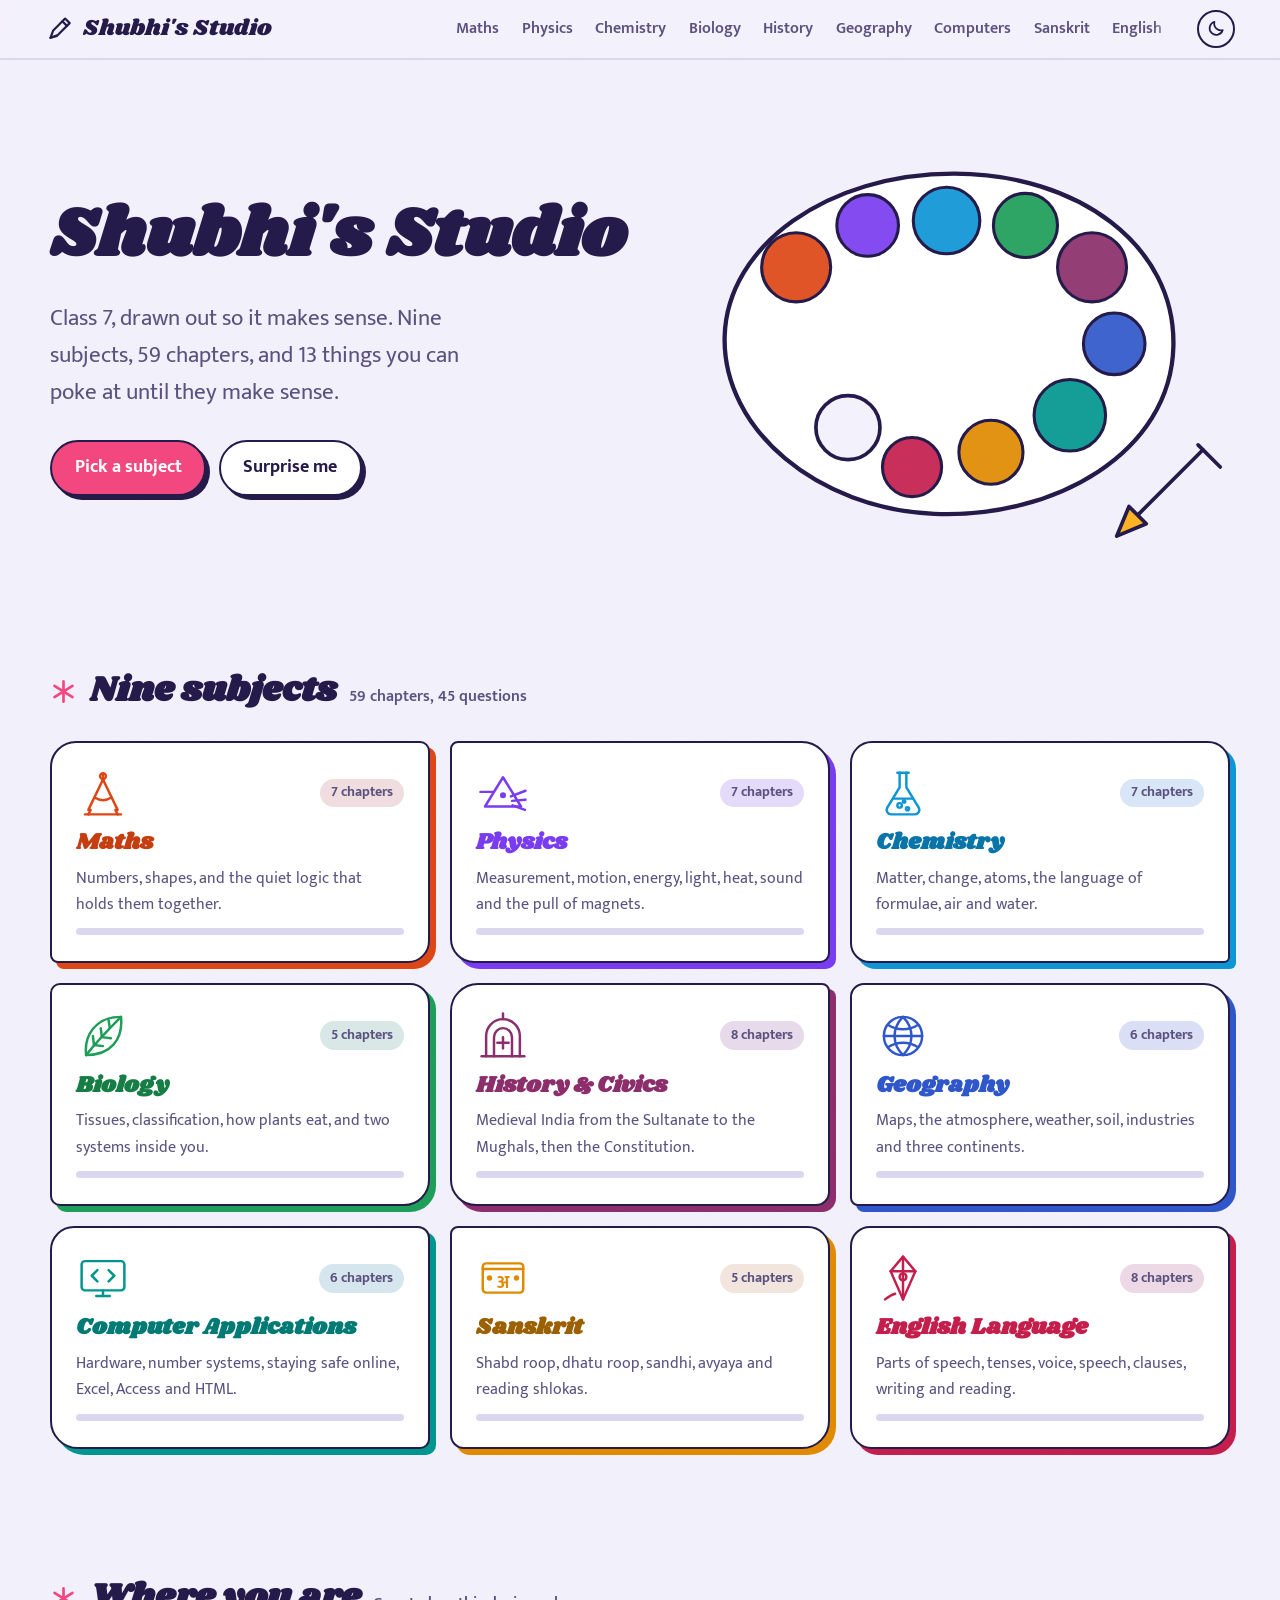
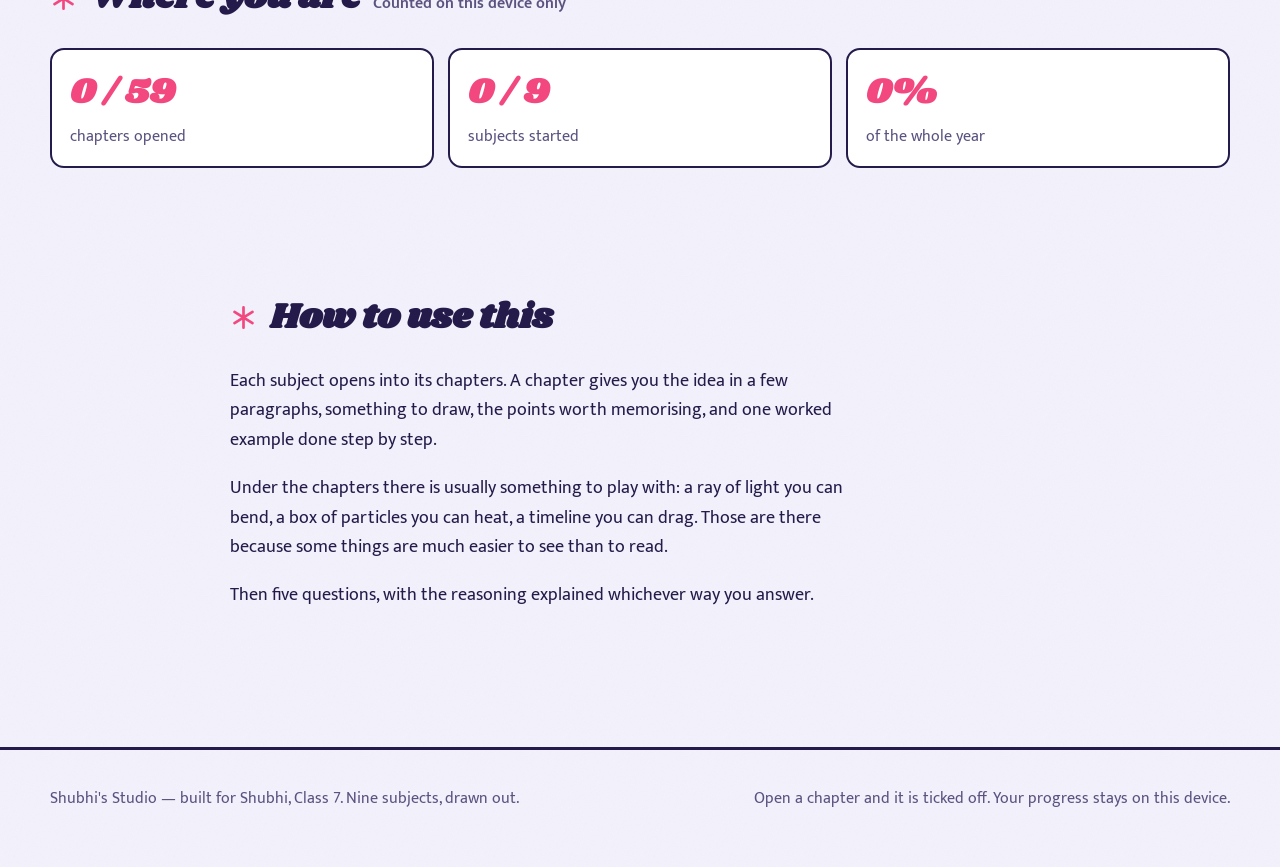
==== index.html @ 49065f89 "Build Shubhi's Studio: a Class 7 study site A static site covering the nine ICSE Class 7 subjects fo" ====
<!doctype html>
<html lang="en">
<head>
<meta charset="utf-8">
<meta name="viewport" content="width=device-width, initial-scale=1">
<title>Shubhi&#x27;s Studio — Class 7, drawn out</title>
<meta name="description" content="A colourful Class 7 study site: maths, science, history, civics, geography, computers, Sanskrit and English, with interactive labs.">
<meta name="color-scheme" content="light dark">
<link rel="icon" href="data:image/svg+xml,%3Csvg xmlns='http://www.w3.org/2000/svg' viewBox='0 0 32 32'%3E%3Ctext y='26' font-size='26'%3E%F0%9F%8E%A8%3C/text%3E%3C/svg%3E">
<script>(function(){try{var t=localStorage.getItem("shubhi.theme");if(t)document.documentElement.setAttribute("data-theme",t);}catch(e){}})();</script>
<link rel="preconnect" href="https://fonts.googleapis.com"><link rel="preconnect" href="https://fonts.gstatic.com" crossorigin><link rel="stylesheet" href="https://fonts.googleapis.com/css2?family=Mukta:wght@400;600;700;800&family=Shrikhand&display=swap">
<link rel="stylesheet" href="assets/css/studio.css">
</head>
<body>
<a class="skip" href="#main">Skip to the content</a>
<header class="topbar">
  <a class="topbar-mark" href="index.html"><svg viewBox="0 0 32 32" aria-hidden="true" fill="none" stroke="currentColor"
 stroke-width="2.4" stroke-linecap="round" stroke-linejoin="round">
<path d="M6 26l3-8 13-13 5 5-13 13z"/><path d="M19 8l5 5"/><path d="M6 26l7-2"/></svg><span>Shubhi&#x27;s Studio</span></a>
  <nav class="topbar-nav" aria-label="Subjects"><a href="subjects/maths.html" title="Maths">Maths</a><a href="subjects/physics.html" title="Physics">Physics</a><a href="subjects/chemistry.html" title="Chemistry">Chemistry</a><a href="subjects/biology.html" title="Biology">Biology</a><a href="subjects/history-civics.html" title="History &amp; Civics">History</a><a href="subjects/geography.html" title="Geography">Geography</a><a href="subjects/computer.html" title="Computer Applications">Computers</a><a href="subjects/sanskrit.html" title="Sanskrit">Sanskrit</a><a href="subjects/english.html" title="English Language">English</a></nav>
  <button class="theme-toggle" type="button" aria-label="Switch between light and dark paper">
    <svg class="ico-moon" viewBox="0 0 24 24" aria-hidden="true" fill="none" stroke="currentColor"
 stroke-width="2.2" stroke-linecap="round" stroke-linejoin="round"><path d="M20 14A8.5 8.5 0 019.5 3.5 8.5 8.5 0 1020 14z"/></svg><svg class="ico-sun" viewBox="0 0 24 24" aria-hidden="true" fill="none" stroke="currentColor"
 stroke-width="2.2" stroke-linecap="round"><circle cx="12" cy="12" r="4.2"/>
<path d="M12 2v2M12 20v2M2 12h2M20 12h2M5 5l1.5 1.5M17.5 17.5L19 19M19 5l-1.5 1.5M6.5 17.5L5 19"/></svg>
  </button>
</header>
<main id="main">
<div class="wrap">
  <section class="hero">
    <div>
      <h1>Shubhi&#x27;s Studio</h1>
      <p class="hero-lede">Class 7, drawn out so it makes sense. Nine subjects, 59 chapters,
      and 13 things you can poke at until they make sense.</p>
      <div class="hero-actions">
        <a class="btn btn-solid" href="#subjects">Pick a subject</a>
        <button class="btn" type="button" data-surprise>Surprise me</button>
      </div>
    </div>
    <div class="hero-art"><svg viewBox="0 0 430 320" role="img"
 aria-label="A painter's palette carrying one blob of colour for each of the nine subjects">
<path class="stroke-in"
 d="M206 20C104 20 22 78 20 152c-2 76 76 140 170 144 98 4 192-50 194-136C386 78 306 20 206 20Z"
 fill="var(--paper-2)" stroke="var(--ink)" stroke-width="3.5" stroke-linejoin="round"/>
<circle cx="120" cy="226" r="26" fill="var(--paper)" stroke="var(--ink)" stroke-width="3"/>
<g class="blob" style="animation-delay:0.30s"><circle cx="78" cy="96" r="28" fill="#DD4715" fill-opacity=".92"/><circle cx="78" cy="96" r="28" fill="none" stroke="var(--ink)" stroke-width="2.5"/><title>Maths</title></g><g class="blob" style="animation-delay:0.36s"><circle cx="136" cy="62" r="25" fill="#7A3CF0" fill-opacity=".92"/><circle cx="136" cy="62" r="25" fill="none" stroke="var(--ink)" stroke-width="2.5"/><title>Physics</title></g><g class="blob" style="animation-delay:0.43s"><circle cx="200" cy="58" r="27" fill="#0E95D6" fill-opacity=".92"/><circle cx="200" cy="58" r="27" fill="none" stroke="var(--ink)" stroke-width="2.5"/><title>Chemistry</title></g><g class="blob" style="animation-delay:0.49s"><circle cx="264" cy="62" r="26" fill="#1E9E58" fill-opacity=".92"/><circle cx="264" cy="62" r="26" fill="none" stroke="var(--ink)" stroke-width="2.5"/><title>Biology</title></g><g class="blob" style="animation-delay:0.56s"><circle cx="318" cy="96" r="28" fill="#8B2E6B" fill-opacity=".92"/><circle cx="318" cy="96" r="28" fill="none" stroke="var(--ink)" stroke-width="2.5"/><title>History & Civics</title></g><g class="blob" style="animation-delay:0.62s"><circle cx="336" cy="158" r="25" fill="#2F57C9" fill-opacity=".92"/><circle cx="336" cy="158" r="25" fill="none" stroke="var(--ink)" stroke-width="2.5"/><title>Geography</title></g><g class="blob" style="animation-delay:0.69s"><circle cx="300" cy="216" r="29" fill="#00968F" fill-opacity=".92"/><circle cx="300" cy="216" r="29" fill="none" stroke="var(--ink)" stroke-width="2.5"/><title>Computer Applications</title></g><g class="blob" style="animation-delay:0.76s"><circle cx="236" cy="246" r="26" fill="#E08A00" fill-opacity=".92"/><circle cx="236" cy="246" r="26" fill="none" stroke="var(--ink)" stroke-width="2.5"/><title>Sanskrit</title></g><g class="blob" style="animation-delay:0.82s"><circle cx="172" cy="258" r="24" fill="#C41E4C" fill-opacity=".92"/><circle cx="172" cy="258" r="24" fill="none" stroke="var(--ink)" stroke-width="2.5"/><title>English Language</title></g>
<g stroke="var(--ink)" stroke-width="3" stroke-linecap="round" stroke-linejoin="round" fill="none">
<path d="M352 300l56-56"/>
<path d="M338 314l10-24 14 14z" fill="var(--marigold)"/>
<path d="M404 240l18 18" />
</g>
</svg></div>
  </section>
</div>

<section class="section wrap" id="subjects">
  <div class="section-head"><svg class="mark" viewBox="0 0 24 24" aria-hidden="true" fill="none" stroke="currentColor"
 stroke-width="2.4" stroke-linecap="round"><path d="M12 3v18M4 7l16 10M20 7L4 17"/></svg><h2>Nine subjects</h2>
  <span class="count">59 chapters, 45 questions</span></div>
  <ul class="chips"><li class="chip" data-chip="maths" data-count="7" style="--subject:#DD4715;--subject-text:#C53E11"><a href="subjects/maths.html"><span class="chip-top"><span class="chip-ico"><svg viewBox="0 0 48 48" aria-hidden="true"><g fill="none" stroke="currentColor" stroke-width="2.2" stroke-linecap="round" stroke-linejoin="round">
<path d="M24 7v5"/><circle cx="24" cy="9" r="2.6"/>
<path d="M24 12 11 39"/><path d="M24 12l13 27"/>
<path d="M16.5 28c4.8 3 10.2 3 15 0"/><path d="M8 43h32"/>
<path d="M13 39l-2 4"/><path d="M35 39l2 4"/></g></svg></span><span class="chip-n">7 chapters</span></span><h3>Maths</h3><p>Numbers, shapes, and the quiet logic that holds them together.</p><span class="chip-bar"><i></i></span></a></li><li class="chip" data-chip="physics" data-count="7" style="--subject:#7A3CF0;--subject-text:#7A3CF0"><a href="subjects/physics.html"><span class="chip-top"><span class="chip-ico"><svg viewBox="0 0 48 48" aria-hidden="true"><g fill="none" stroke="currentColor" stroke-width="2.2" stroke-linecap="round" stroke-linejoin="round">
<path d="M24 10 40 36H8z"/><path d="M4 23h11"/>
<path d="M31 27l13-5"/><path d="M32 31l12-1"/><path d="M32.5 35l11 4"/>
<circle cx="24" cy="26" r="1.6" fill="currentColor"/></g></svg></span><span class="chip-n">7 chapters</span></span><h3>Physics</h3><p>Measurement, motion, energy, light, heat, sound and the pull of magnets.</p><span class="chip-bar"><i></i></span></a></li><li class="chip" data-chip="chemistry" data-count="7" style="--subject:#0E95D6;--subject-text:#0974A8"><a href="subjects/chemistry.html"><span class="chip-top"><span class="chip-ico"><svg viewBox="0 0 48 48" aria-hidden="true"><g fill="none" stroke="currentColor" stroke-width="2.2" stroke-linecap="round" stroke-linejoin="round">
<path d="M19 6h10"/><path d="M21 6v13L10 37a4 4 0 003.5 6h21a4 4 0 003.5-6L27 19V6"/>
<path d="M15.5 29h17"/><circle cx="21" cy="35" r="2"/><circle cx="28" cy="38" r="1.4"/>
<circle cx="25" cy="31.5" r="1.1"/></g></svg></span><span class="chip-n">7 chapters</span></span><h3>Chemistry</h3><p>Matter, change, atoms, the language of formulae, air and water.</p><span class="chip-bar"><i></i></span></a></li><li class="chip" data-chip="biology" data-count="5" style="--subject:#1E9E58;--subject-text:#167D45"><a href="subjects/biology.html"><span class="chip-top"><span class="chip-ico"><svg viewBox="0 0 48 48" aria-hidden="true"><g fill="none" stroke="currentColor" stroke-width="2.2" stroke-linecap="round" stroke-linejoin="round">
<path d="M9 41C7 24 17 7 40 7c2 20-9 34-31 34z"/>
<path d="M9 41C16 32 26 21 40 7"/>
<path d="M16 32l-1-8"/><path d="M23 25l-1-8"/><path d="M30 17l-1-7"/>
<path d="M16 32l8 1"/><path d="M23 25l8 1"/></g></svg></span><span class="chip-n">5 chapters</span></span><h3>Biology</h3><p>Tissues, classification, how plants eat, and two systems inside you.</p><span class="chip-bar"><i></i></span></a></li><li class="chip" data-chip="history-civics" data-count="8" style="--subject:#8B2E6B;--subject-text:#8B2E6B"><a href="subjects/history-civics.html"><span class="chip-top"><span class="chip-ico"><svg viewBox="0 0 48 48" aria-hidden="true"><g fill="none" stroke="currentColor" stroke-width="2.2" stroke-linecap="round" stroke-linejoin="round">
<path d="M9 42V24a15 15 0 0130 0v18"/>
<path d="M16 42V25a8 8 0 0116 0v17"/>
<path d="M24 9V4"/><path d="M5 42h38"/>
<path d="M24 25v10"/><path d="M19 30h10"/></g></svg></span><span class="chip-n">8 chapters</span></span><h3>History &amp; Civics</h3><p>Medieval India from the Sultanate to the Mughals, then the Constitution.</p><span class="chip-bar"><i></i></span></a></li><li class="chip" data-chip="geography" data-count="6" style="--subject:#2F57C9;--subject-text:#2F57C9"><a href="subjects/geography.html"><span class="chip-top"><span class="chip-ico"><svg viewBox="0 0 48 48" aria-hidden="true"><g fill="none" stroke="currentColor" stroke-width="2.2" stroke-linecap="round" stroke-linejoin="round">
<circle cx="24" cy="24" r="17"/><path d="M7 24h34"/>
<path d="M24 7c5 5 7.5 11 7.5 17S29 36 24 41c-5-5-7.5-11-7.5-17S19 12 24 7z"/>
<path d="M10.5 14c4 2.6 8.6 4 13.5 4s9.5-1.4 13.5-4"/>
<path d="M10.5 34c4-2.6 8.6-4 13.5-4s9.5 1.4 13.5 4"/></g></svg></span><span class="chip-n">6 chapters</span></span><h3>Geography</h3><p>Maps, the atmosphere, weather, soil, industries and three continents.</p><span class="chip-bar"><i></i></span></a></li><li class="chip" data-chip="computer" data-count="6" style="--subject:#00968F;--subject-text:#007A74"><a href="subjects/computer.html"><span class="chip-top"><span class="chip-ico"><svg viewBox="0 0 48 48" aria-hidden="true"><g fill="none" stroke="currentColor" stroke-width="2.2" stroke-linecap="round" stroke-linejoin="round">
<rect x="5" y="9" width="38" height="26" rx="3"/>
<path d="M18 40h12"/><path d="M24 35v5"/>
<path d="M19 17l-5 5 5 5"/><path d="M29 17l5 5-5 5"/></g></svg></span><span class="chip-n">6 chapters</span></span><h3>Computer Applications</h3><p>Hardware, number systems, staying safe online, Excel, Access and HTML.</p><span class="chip-bar"><i></i></span></a></li><li class="chip" data-chip="sanskrit" data-count="5" style="--subject:#E08A00;--subject-text:#9B6000"><a href="subjects/sanskrit.html"><span class="chip-top"><span class="chip-ico"><svg viewBox="0 0 48 48" aria-hidden="true"><g fill="none" stroke="currentColor" stroke-width="2.2" stroke-linecap="round" stroke-linejoin="round">
<rect x="6" y="11" width="36" height="26" rx="3"/>
<path d="M6 16h36"/><circle cx="12" cy="24" r="1.3" fill="currentColor"/>
<circle cx="36" cy="24" r="1.3" fill="currentColor"/></g>
<text x="24" y="33" text-anchor="middle" font-size="16" font-weight="700"
 font-family="Mukta, serif" fill="currentColor">अ</text></svg></span><span class="chip-n">5 chapters</span></span><h3>Sanskrit</h3><p>Shabd roop, dhatu roop, sandhi, avyaya and reading shlokas.</p><span class="chip-bar"><i></i></span></a></li><li class="chip" data-chip="english" data-count="8" style="--subject:#C41E4C;--subject-text:#C41E4C"><a href="subjects/english.html"><span class="chip-top"><span class="chip-ico"><svg viewBox="0 0 48 48" aria-hidden="true"><g fill="none" stroke="currentColor" stroke-width="2.2" stroke-linecap="round" stroke-linejoin="round">
<path d="M24 5l11 13-11 25-11-25z"/><path d="M24 5v38"/>
<path d="M13 18h22"/><circle cx="24" cy="23" r="3"/>
<path d="M8 43c4-3 7-4.5 9-5"/></g></svg></span><span class="chip-n">8 chapters</span></span><h3>English Language</h3><p>Parts of speech, tenses, voice, speech, clauses, writing and reading.</p><span class="chip-bar"><i></i></span></a></li></ul>
</section>

<section class="section wrap">
  <div class="section-head"><svg class="mark" viewBox="0 0 24 24" aria-hidden="true" fill="none" stroke="currentColor"
 stroke-width="2.4" stroke-linecap="round"><path d="M12 3v18M4 7l16 10M20 7L4 17"/></svg><h2>Where you are</h2>
  <span class="count">Counted on this device only</span></div>
  <div class="tally">
    <div><b data-tally-chapters>0</b><span>chapters opened</span></div>
    <div><b data-tally-subjects>0</b><span>subjects started</span></div>
    <div><b data-tally-pct>0%</b><span>of the whole year</span></div>
  </div>
</section>

<section class="section wrap narrow">
  <div class="section-head"><svg class="mark" viewBox="0 0 24 24" aria-hidden="true" fill="none" stroke="currentColor"
 stroke-width="2.4" stroke-linecap="round"><path d="M12 3v18M4 7l16 10M20 7L4 17"/></svg><h2>How to use this</h2></div>
  <p>Each subject opens into its chapters. A chapter gives you the idea in a few
  paragraphs, something to draw, the points worth memorising, and one worked example
  done step by step.</p>
  <p>Under the chapters there is usually something to play with: a ray of light you
  can bend, a box of particles you can heat, a timeline you can drag. Those are there
  because some things are much easier to see than to read.</p>
  <p>Then five questions, with the reasoning explained whichever way you answer.</p>
</section>
</main>
<footer class="foot"><div class="wrap foot-grid">
  <p style="margin:0">Shubhi&#x27;s Studio — built for Shubhi, Class 7. Nine subjects, drawn out.</p>
  <p style="margin:0">Open a chapter and it is ticked off. Your progress stays on this device.</p>
</div></footer>
<script src="assets/js/studio.js" defer></script>
<script src="assets/js/labs.js" defer></script>
</body>
</html>
---- assets/css/studio.css ----
/* ============================================================
   Shubhi's Studio — "Paper Studio"
   Cut-paper collage with ink line-work drawn on top.
   Each subject owns one hue; that hue is the only strong
   colour on its page.
   ============================================================ */

/* ---------- tokens ---------- */
:root {
  --paper:        #F3F1FB;  /* chalky lilac sugar-paper */
  --paper-2:      #FFFFFF;  /* a lighter sheet laid on top */
  --paper-edge:   #DCD7F0;
  --ink:          #241B4A;  /* true indigo ink, not tinted black */
  --ink-soft:     #5B5280;
  --marigold:     #FFB224;
  --rose:         #F2487F;
  --jade:         #0FA68A;
  --sky:          #3C6FF5;

  /* set per page by the generator; falls back to rose */
  --subject:      #F2487F;
  /* plain scalars, so they inherit safely and shift with the theme */
  --lift:         0%;    /* white mixed into the subject colour for text */
  --wash-pct:     12%;
  --wash-deep-pct: 22%;

  /* type scale, major third from an 18px base */
  --t-xs:   0.79rem;
  --t-sm:   0.889rem;
  --t-base: 1rem;
  --t-md:   1.25rem;
  --t-lg:   1.563rem;
  --t-xl:   1.953rem;
  --t-2xl:  2.441rem;
  --t-3xl:  3.052rem;
  --t-4xl:  3.815rem;

  --measure: 64ch;
  --gut: clamp(1.1rem, 4vw, 2.5rem);
  --radius: 18px;

  --ease: cubic-bezier(.2, .7, .3, 1);
}

@media (prefers-color-scheme: dark) {
  :root:not([data-theme="light"]) {
    --paper:      #191233;
    --paper-2:    #221948;
    --paper-edge: #372A66;
    --ink:        #EFEBFF;
    --ink-soft:   #A79CD4;
    --lift:          38%;
    --wash-pct:      20%;
    --wash-deep-pct: 32%;
  }
}

:root[data-theme="dark"] {
  --paper:      #191233;
  --paper-2:    #221948;
  --paper-edge: #372A66;
  --ink:        #EFEBFF;
  --ink-soft:   #A79CD4;
  --lift:          38%;
  --wash-pct:      20%;
  --wash-deep-pct: 32%;
}

/* Derived from --subject, so they must be declared on the same elements that
   set it (body, and each chip) — a :root declaration would freeze them to the
   fallback hue. --lift, --wash-pct and --paper inherit normally. */
body,
.chip a {
  /* --subject is the vivid fill colour; --subject-text is a darkened version of
     the same hue that clears WCAG AA on pale paper. Text uses the latter in light
     mode and a white-lifted version of the vivid one on dark paper. */
  --subject-ink: var(--subject-text, var(--subject));
  --wash:        color-mix(in srgb, var(--subject) var(--wash-pct), var(--paper));
  --wash-deep:   color-mix(in srgb, var(--subject) var(--wash-deep-pct), var(--paper));
  --shadow-cut:    6px 6px 0 var(--subject);
  --shadow-cut-sm: 4px 4px 0 var(--subject);
}
html[data-theme="dark"] body,
html[data-theme="dark"] .chip a {
  --subject-ink: color-mix(in srgb, white var(--lift), var(--subject));
}
@media (prefers-color-scheme: dark) {
  html:not([data-theme="light"]) body,
  html:not([data-theme="light"]) .chip a {
    --subject-ink: color-mix(in srgb, white var(--lift), var(--subject));
  }
}

/* ---------- base ---------- */
*, *::before, *::after { box-sizing: border-box; }

/* class selectors that set display would otherwise out-specify the UA rule */
[hidden] { display: none !important; }

html {
  font-size: 112.5%;          /* 18px */
  scroll-behavior: smooth;
  scroll-padding-top: 5rem;
}
@media (prefers-reduced-motion: reduce) {
  html { scroll-behavior: auto; }
  *, *::before, *::after {
    animation-duration: .01ms !important;
    animation-iteration-count: 1 !important;
    transition-duration: .01ms !important;
  }
}

body {
  margin: 0;
  background-color: var(--paper);
  /* faint paper grain */
  background-image: url("data:image/svg+xml,%3Csvg xmlns='http://www.w3.org/2000/svg' width='160' height='160'%3E%3Cfilter id='g'%3E%3CfeTurbulence type='fractalNoise' baseFrequency='.85' numOctaves='3'/%3E%3CfeColorMatrix type='saturate' values='0'/%3E%3C/filter%3E%3Crect width='160' height='160' filter='url(%23g)' opacity='.035'/%3E%3C/svg%3E");
  color: var(--ink);
  font-family: "Mukta", "Segoe UI", system-ui, sans-serif;
  font-size: var(--t-base);
  line-height: 1.65;
  -webkit-font-smoothing: antialiased;
  text-rendering: optimizeLegibility;
}

h1, h2, h3, h4 { line-height: 1.15; margin: 0 0 .5em; text-wrap: balance; }
p { margin: 0 0 1em; max-width: var(--measure); }
a { color: var(--subject-ink); }
img, svg { max-width: 100%; }

.display {
  font-family: "Shrikhand", "Mukta", Georgia, serif;
  font-weight: 400;
  letter-spacing: .005em;
}

.wrap {
  width: min(100% - (var(--gut) * 2), 1180px);
  margin-inline: auto;
}
.narrow { width: min(100% - (var(--gut) * 2), 820px); margin-inline: auto; }

.skip {
  position: absolute; left: -9999px;
  background: var(--ink); color: var(--paper);
  padding: .6rem 1rem; border-radius: 0 0 10px 0; z-index: 100;
}
.skip:focus { left: 0; top: 0; }

:where(a, button, summary, input, select, textarea, [tabindex]):focus-visible {
  outline: 3px dashed var(--subject-ink);
  outline-offset: 3px;
  border-radius: 4px;
}

/* ---------- top bar ---------- */
.topbar {
  position: sticky; top: 0; z-index: 50;
  display: flex; align-items: center; gap: 1rem;
  padding: .55rem var(--gut);
  background: color-mix(in srgb, var(--paper) 88%, transparent);
  backdrop-filter: blur(10px);
  border-bottom: 2px solid var(--paper-edge);
}
.topbar-mark {
  font-family: "Shrikhand", serif;
  font-size: var(--t-md);
  color: var(--ink);
  text-decoration: none;
  display: inline-flex; align-items: center; gap: .5rem;
  white-space: nowrap;
}
.topbar-mark svg { width: 1.3em; height: 1.3em; flex: none; }
.topbar-nav {
  display: flex; gap: .15rem; margin-left: auto;
  min-width: 0; overflow-x: auto; scrollbar-width: none;
  -webkit-overflow-scrolling: touch;
  mask-image: linear-gradient(90deg, #000 calc(100% - 18px), transparent);
}
.topbar-nav::-webkit-scrollbar { display: none; }
.topbar-nav a {
  font-size: var(--t-sm);
  font-weight: 600;
  color: var(--ink-soft);
  text-decoration: none;
  padding: .3rem .55rem;
  border-radius: 999px;
  white-space: nowrap;
  transition: color .15s var(--ease), background .15s var(--ease);
}
.topbar-nav a:hover { color: var(--ink); background: var(--paper-edge); }
.topbar-nav a[aria-current="page"] {
  color: var(--paper); background: var(--subject);
}
.theme-toggle {
  flex: none; margin-left: .4rem;
  width: 2.1rem; height: 2.1rem;
  display: grid; place-items: center;
  border: 2px solid var(--ink); border-radius: 50%;
  background: transparent; color: var(--ink);
  cursor: pointer; padding: 0;
}
.theme-toggle svg { width: 1.05rem; height: 1.05rem; }
.theme-toggle .ico-sun { display: none; }
[data-theme="dark"] .theme-toggle .ico-sun { display: block; }
[data-theme="dark"] .theme-toggle .ico-moon { display: none; }
@media (prefers-color-scheme: dark) {
  :root:not([data-theme="light"]) .theme-toggle .ico-sun { display: block; }
  :root:not([data-theme="light"]) .theme-toggle .ico-moon { display: none; }
}

/* ---------- home hero ---------- */
.hero + * .section:first-child, .hero ~ .section { padding-top: clamp(1rem, 3vw, 2rem); }
.hero {
  display: grid;
  grid-template-columns: minmax(0, 1.05fr) minmax(0, .95fr);
  gap: clamp(1.5rem, 5vw, 4rem);
  align-items: center;
  padding: clamp(2.5rem, 7vw, 5.5rem) 0 clamp(2rem, 5vw, 3.5rem);
}
.hero h1 {
  font-family: "Shrikhand", serif;
  font-size: clamp(var(--t-2xl), 8.5vw, var(--t-4xl));
  margin-bottom: .35em;
  color: var(--ink);
}
.hero-lede {
  font-size: var(--t-md);
  color: var(--ink-soft);
  max-width: 34ch;
}
.hero-actions { display: flex; flex-wrap: wrap; gap: .7rem; margin-top: 1.6rem; }
.hero-art { position: relative; }
.hero-art svg { width: 100%; height: auto; display: block; }

/* the one orchestrated page-load moment: the palette inks itself in */
.hero-art .blob { transform-origin: center; }
@media (prefers-reduced-motion: no-preference) {
  .hero-art .blob {
    animation: drop .55s var(--ease) backwards;
  }
  .hero-art .stroke-in {
    stroke-dasharray: 1400; stroke-dashoffset: 1400;
    animation: ink 1.4s var(--ease) forwards;
  }
}
@keyframes drop  { from { opacity: 0; transform: scale(.4) translateY(14px); } }
@keyframes ink   { to { stroke-dashoffset: 0; } }

/* ---------- buttons ---------- */
.btn {
  display: inline-flex; align-items: center; gap: .5rem;
  font: inherit; font-weight: 700;
  padding: .62rem 1.25rem;
  border: 2.5px solid var(--ink);
  border-radius: 999px;
  background: var(--paper-2);
  color: var(--ink);
  text-decoration: none;
  cursor: pointer;
  box-shadow: 4px 4px 0 var(--ink);
  transition: transform .12s var(--ease), box-shadow .12s var(--ease);
}
.btn:hover { transform: translate(2px, 2px); box-shadow: 2px 2px 0 var(--ink); }
.btn:active { transform: translate(4px, 4px); box-shadow: 0 0 0 var(--ink); }
.btn-solid { background: var(--subject); color: #fff; border-color: var(--ink); }
.btn-sm { font-size: var(--t-sm); padding: .4rem .85rem; box-shadow: 3px 3px 0 var(--ink); }

/* ---------- section headings ---------- */
.section { padding: clamp(2rem, 6vw, 3.6rem) 0; }
.section-head { display: flex; align-items: baseline; gap: .7rem; margin-bottom: 1.6rem; flex-wrap: wrap; }
.section-head h2 {
  font-family: "Shrikhand", serif;
  font-size: var(--t-xl);
  margin: 0;
}
.section-head .count { color: var(--ink-soft); font-size: var(--t-sm); font-weight: 600; }
.mark {
  flex: none; width: 1.5rem; height: 1.5rem; color: var(--subject-ink);
  align-self: center;
}

/* ---------- subject chips (home grid) ---------- */
.chips {
  display: grid;
  grid-template-columns: repeat(3, minmax(0, 1fr));
  gap: 1.1rem;
  list-style: none; padding: 0; margin: 0;
}
@media (max-width: 900px) { .chips { grid-template-columns: repeat(2, minmax(0, 1fr)); } }
@media (max-width: 580px) { .chips { grid-template-columns: 1fr; } }
.chip { display: block; }
.chip a {
  display: flex; flex-direction: column; gap: .55rem;
  height: 100%;
  padding: 1.3rem 1.35rem 1.45rem;
  text-decoration: none;
  color: var(--ink);
  background: var(--paper-2);
  border: 2.5px solid var(--ink);
  box-shadow: var(--shadow-cut);
  transition: transform .14s var(--ease), box-shadow .14s var(--ease);
}
/* hand-cut silhouettes: every chip is trimmed differently */
.chip:nth-child(9n+1) a { border-radius: 26px 10px 22px 8px; }
.chip:nth-child(9n+2) a { border-radius: 8px 28px 10px 24px; }
.chip:nth-child(9n+3) a { border-radius: 22px 22px 6px 20px; }
.chip:nth-child(9n+4) a { border-radius: 10px 20px 26px 10px; }
.chip:nth-child(9n+5) a { border-radius: 28px 8px 14px 26px; }
.chip:nth-child(9n+6) a { border-radius: 14px 26px 22px 8px; }
.chip:nth-child(9n+7) a { border-radius: 24px 12px 10px 28px; }
.chip:nth-child(9n+8) a { border-radius: 8px 22px 28px 14px; }
.chip:nth-child(9n+9) a { border-radius: 20px 14px 24px 22px; }
.chip a:hover { transform: translate(3px, 3px); box-shadow: 3px 3px 0 var(--subject); }
.chip-top { display: flex; align-items: center; justify-content: space-between; gap: .6rem; }
.chip-ico {
  width: 3rem; height: 3rem; flex: none;
  color: var(--subject);
}
.chip-n {
  font-size: var(--t-xs); font-weight: 700; color: var(--ink-soft);
  background: var(--wash); border-radius: 999px; padding: .15rem .6rem;
}
.chip h3 {
  font-family: "Shrikhand", serif;
  font-size: var(--t-md);
  margin: 0;
  color: var(--subject-ink);
}
.chip p { font-size: var(--t-sm); color: var(--ink-soft); margin: 0; }
.chip-bar { height: 7px; border-radius: 99px; background: var(--paper-edge); overflow: hidden; margin-top: auto; }
.chip-bar i { display: block; height: 100%; width: 0; background: var(--subject); border-radius: 99px; transition: width .5s var(--ease); }

/* ---------- subject page header ---------- */
.subject-hero {
  background: var(--wash);
  border-bottom: 3px solid var(--ink);
  padding: clamp(2rem, 6vw, 3.5rem) 0 clamp(1.6rem, 4vw, 2.5rem);
  position: relative; overflow: hidden;
}
.subject-hero-grid {
  display: grid; grid-template-columns: minmax(0, 1fr) auto;
  gap: 2rem; align-items: center;
}
.subject-hero h1 {
  font-family: "Shrikhand", serif;
  font-size: clamp(var(--t-xl), 7vw, var(--t-3xl));
  color: var(--subject-ink);
  margin-bottom: .25em;
}
.subject-hero .tagline { font-size: var(--t-md); color: var(--ink); margin: 0 0 1rem; max-width: 30ch; }
.subject-hero .intro { color: var(--ink-soft); max-width: 56ch; margin: 0; }
.subject-hero-ico { width: clamp(84px, 18vw, 196px); color: var(--subject); }
.backlink {
  display: inline-flex; align-items: center; gap: .4rem;
  font-size: var(--t-sm); font-weight: 700; color: var(--ink-soft);
  text-decoration: none; margin-bottom: 1rem;
}
.backlink:hover { color: var(--ink); }
.backlink svg { width: .9em; height: .9em; }

/* ---------- chapters ---------- */
.chapters { display: grid; gap: 1rem; list-style: none; padding: 0; margin: 0; counter-reset: ch; }

.chapter {
  background: var(--paper-2);
  border: 2.5px solid var(--ink);
  border-radius: var(--radius);
  overflow: hidden;
}
.chapter[open] { box-shadow: var(--shadow-cut-sm); }

.chapter > summary {
  display: grid;
  grid-template-columns: auto minmax(0, 1fr) auto;
  gap: .9rem; align-items: center;
  padding: 1rem 1.2rem;
  cursor: pointer;
  list-style: none;
}
.chapter > summary::-webkit-details-marker { display: none; }
.chapter > summary:hover { background: var(--wash); }
.ch-num {
  counter-increment: ch;
  font-family: "Shrikhand", serif;
  font-size: var(--t-md);
  color: var(--subject-ink);
  width: 1.9rem; text-align: center;
}
.ch-num::before { content: counter(ch); }
.ch-titles h3 { font-size: var(--t-md); font-weight: 800; margin: 0; font-family: "Mukta", sans-serif; }
.ch-titles p { font-size: var(--t-sm); color: var(--ink-soft); margin: .1rem 0 0; }
.ch-chevron { width: 1.1rem; height: 1.1rem; color: var(--ink-soft); transition: transform .2s var(--ease); }
.chapter[open] .ch-chevron { transform: rotate(180deg); }

.ch-body { padding: 0 1.2rem 1.4rem; border-top: 2px dashed var(--paper-edge); padding-top: 1.2rem; }
.ch-body > p { color: var(--ink); }

.draw-note {
  display: grid; grid-template-columns: auto minmax(0, 1fr); gap: .85rem;
  background: var(--wash);
  border-left: 5px solid var(--subject);
  border-radius: 0 12px 12px 0;
  padding: .9rem 1.1rem;
  margin: 1.2rem 0;
}
.draw-note svg { width: 1.4rem; height: 1.4rem; color: var(--subject-ink); margin-top: .18rem; }
.draw-note p { margin: 0; font-size: var(--t-sm); }
.draw-note b { font-family: "Mukta", sans-serif; display: block; font-size: var(--t-xs);
  letter-spacing: .02em; color: var(--subject-ink); }

.points { margin: 1.2rem 0; padding: 0; list-style: none; display: grid; gap: .45rem; }
.points li {
  display: grid; grid-template-columns: auto minmax(0, 1fr); gap: .6rem;
  font-size: var(--t-sm);
  align-items: start;
}
.points li::before {
  content: ""; width: .5rem; height: .5rem; margin-top: .55rem;
  background: var(--subject); border-radius: 2px 6px 2px 6px;
}

.worked {
  border: 2px solid var(--ink); border-radius: 14px;
  padding: 1rem 1.15rem; margin-top: 1.2rem;
  background: var(--paper);
}
.worked h4 { font-size: var(--t-base); margin: 0 0 .7rem; font-family: "Mukta", sans-serif; font-weight: 800; }
.worked ol { margin: 0 0 .9rem; padding-left: 1.2rem; display: grid; gap: .3rem; }
.worked ol li { font-size: var(--t-sm); }
.worked .answer {
  background: var(--wash-deep);
  border-radius: 10px; padding: .6rem .85rem;
  font-size: var(--t-sm); font-weight: 600; margin: 0;
  max-width: none;
}

/* ---------- labs ---------- */
.lab {
  background: var(--paper-2);
  border: 3px solid var(--ink);
  border-radius: 20px;
  box-shadow: var(--shadow-cut);
  padding: clamp(1.1rem, 3.5vw, 1.8rem);
  margin-bottom: 1.4rem;
}
.lab > h3 {
  font-family: "Shrikhand", serif;
  font-size: var(--t-lg); color: var(--subject-ink); margin: 0 0 .25rem;
}
.lab > .lab-sub { color: var(--ink-soft); font-size: var(--t-sm); margin: 0 0 1.2rem; }

.lab-row { display: flex; flex-wrap: wrap; gap: .7rem 1.1rem; align-items: center; margin-bottom: .9rem; }
.lab-field { display: flex; flex-direction: column; gap: .25rem; font-size: var(--t-sm); font-weight: 700; }
.lab-field span { color: var(--ink-soft); font-weight: 600; font-size: var(--t-xs); }

input[type="range"] { accent-color: var(--subject); width: 100%; min-width: 150px; }
input[type="text"], input[type="number"], select, textarea {
  font: inherit; font-size: var(--t-sm);
  padding: .45rem .7rem;
  border: 2px solid var(--ink); border-radius: 10px;
  background: var(--paper); color: var(--ink);
}
textarea { width: 100%; resize: vertical; font-family: ui-monospace, "Cascadia Code", Menlo, monospace; }

.lab-stage {
  background: var(--paper);
  border: 2px dashed var(--paper-edge);
  border-radius: 14px;
  padding: 1rem;
  display: grid; place-items: center;
  min-height: 180px;
}
.lab-stage svg { width: 100%; height: auto; }
/* the particle box is a raster canvas, so cap it at its native size to stay crisp */
.lab-stage canvas { max-width: 440px; }
.lab-readout {
  display: flex; flex-wrap: wrap; gap: .5rem; margin-top: .9rem;
}
.pill {
  font-size: var(--t-sm); font-weight: 700;
  background: var(--wash); color: var(--subject-ink);
  border-radius: 999px; padding: .3rem .85rem;
  border: 2px solid var(--subject);
}
.pill.muted { background: transparent; color: var(--ink-soft); border-color: var(--paper-edge); }

.chipset { display: flex; flex-wrap: wrap; gap: .4rem; }
.tog {
  font: inherit; font-size: var(--t-sm); font-weight: 700;
  padding: .35rem .8rem; cursor: pointer;
  border: 2px solid var(--ink); border-radius: 999px;
  background: var(--paper-2); color: var(--ink);
}
.tog[aria-pressed="true"], .tog.on { background: var(--subject); color: #fff; }

table.grid { border-collapse: collapse; width: 100%; font-size: var(--t-sm); }
table.grid th, table.grid td {
  border: 1.5px solid var(--paper-edge); padding: .4rem .6rem; text-align: left;
}
table.grid th { background: var(--wash); font-weight: 800; }
table.grid caption { text-align: left; font-weight: 700; padding-bottom: .5rem; color: var(--ink-soft); font-size: var(--t-sm); }
.scroller { overflow-x: auto; }

/* ---------- quiz ---------- */
.quiz { display: grid; gap: 1rem; }
.q {
  background: var(--paper-2); border: 2.5px solid var(--ink);
  border-radius: 16px; padding: 1.1rem 1.2rem;
}
.q > p.qt { font-weight: 800; margin: 0 0 .8rem; }
.q ol { list-style: none; margin: 0; padding: 0; display: grid; gap: .45rem; }
.opt {
  width: 100%; text-align: left; font: inherit; font-size: var(--t-sm);
  padding: .55rem .9rem; cursor: pointer;
  background: var(--paper); color: var(--ink);
  border: 2px solid var(--paper-edge); border-radius: 10px;
  display: grid; grid-template-columns: auto minmax(0,1fr); gap: .6rem; align-items: center;
}
.opt .key {
  width: 1.5rem; height: 1.5rem; display: grid; place-items: center;
  border: 2px solid currentColor; border-radius: 50%;
  font-size: var(--t-xs); font-weight: 800; flex: none;
}
.opt:hover:not(:disabled) { border-color: var(--ink); }
.opt:disabled { cursor: default; }
.opt.right { border-color: var(--jade); background: color-mix(in srgb, var(--jade) 14%, var(--paper)); color: var(--ink); }
.opt.wrong { border-color: var(--rose); background: color-mix(in srgb, var(--rose) 14%, var(--paper)); color: var(--ink); }
.why {
  margin: .8rem 0 0; font-size: var(--t-sm);
  background: var(--wash); border-radius: 10px; padding: .6rem .85rem;
  max-width: none;
}
.quiz-score {
  text-align: center; padding: 1.4rem;
  border: 3px dashed var(--subject); border-radius: 18px;
}
.quiz-score strong { font-family: "Shrikhand", serif; font-size: var(--t-2xl); color: var(--subject-ink); display: block; }

/* ---------- progress strip ---------- */
.tally {
  display: grid; grid-template-columns: repeat(auto-fit, minmax(150px, 1fr));
  gap: .8rem;
}
.tally div {
  border: 2px solid var(--ink); border-radius: 14px;
  padding: .8rem 1rem; background: var(--paper-2);
}
.tally b { display: block; font-family: "Shrikhand", serif; font-size: var(--t-xl); color: var(--subject-ink); }
.tally span { font-size: var(--t-sm); color: var(--ink-soft); }

/* ---------- footer ---------- */
.foot {
  border-top: 3px solid var(--ink);
  margin-top: 3rem; padding: 2rem 0 3rem;
  font-size: var(--t-sm); color: var(--ink-soft);
}
.foot a { color: var(--ink); }
.foot-grid { display: flex; flex-wrap: wrap; gap: 1rem 2rem; justify-content: space-between; align-items: center; }

/* ---------- responsive ---------- */
@media (max-width: 860px) {
  .hero { grid-template-columns: 1fr; padding-top: 2rem; }
  .hero-art { order: -1; max-width: 340px; }
  .subject-hero-grid { grid-template-columns: 1fr; }
  .subject-hero-ico { display: none; }
}
@media (max-width: 560px) {
  :root { --t-3xl: 2.4rem; --t-4xl: 2.7rem; }
  .chapter > summary { grid-template-columns: auto minmax(0,1fr); padding: .85rem .9rem; }
  .ch-chevron { display: none; }
  .ch-body { padding-inline: .9rem; }
  .topbar-mark span { display: none; }
}

@media print {
  .topbar, .hero-art, .lab, .theme-toggle, .btn { display: none; }
  .chapter { border: 1px solid #000; break-inside: avoid; }
  .ch-body { display: block !important; }
}
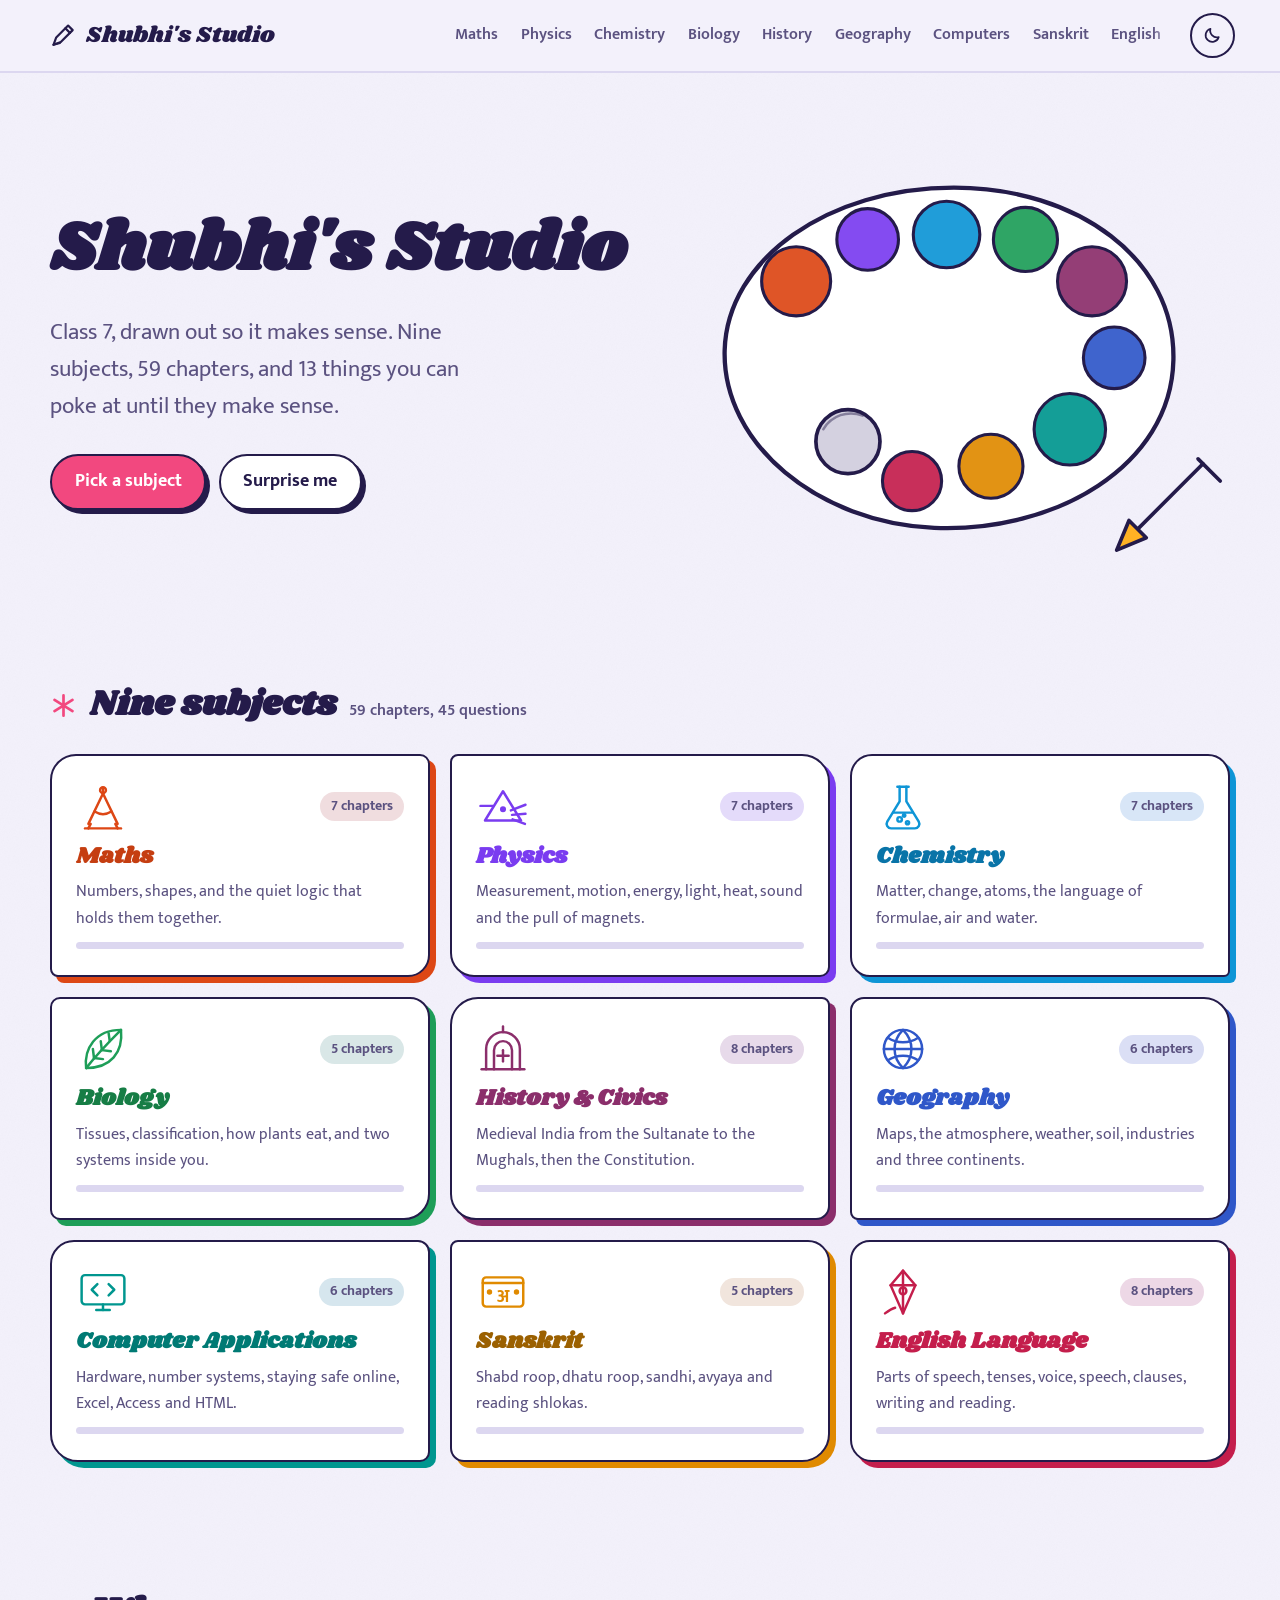
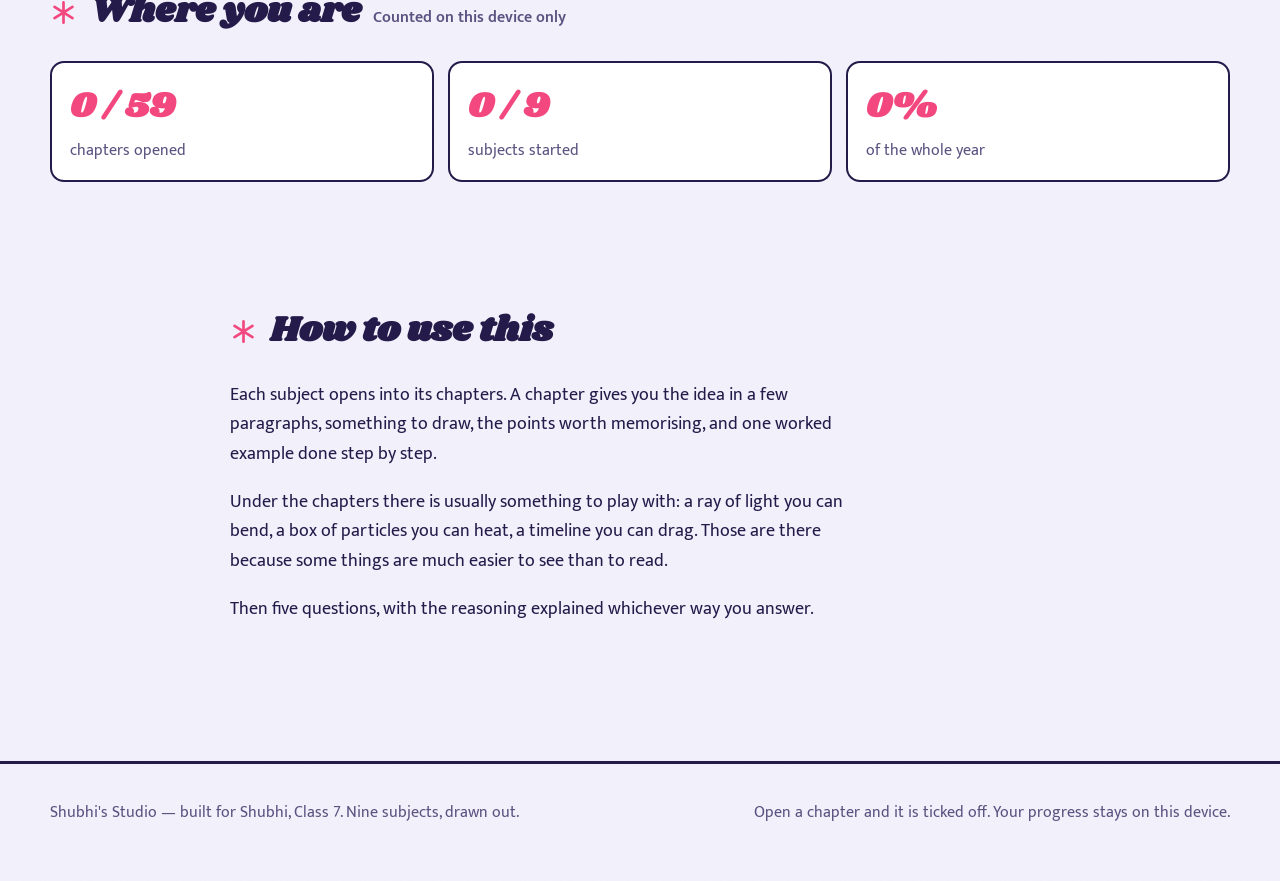
==== commit c87bb6c2: "Optimise for phones Audited at 320–414px. The site worked but was awkward to use on a phone.  Naviga" ====
--- a/index.html
+++ b/index.html
@@ -2,7 +2,7 @@
 <html lang="en">
 <head>
 <meta charset="utf-8">
-<meta name="viewport" content="width=device-width, initial-scale=1">
+<meta name="viewport" content="width=device-width, initial-scale=1, viewport-fit=cover">
 <title>Shubhi&#x27;s Studio — Class 7, drawn out</title>
 <meta name="description" content="A colourful Class 7 study site: maths, science, history, civics, geography, computers, Sanskrit and English, with interactive labs.">
 <meta name="color-scheme" content="light dark">
@@ -18,6 +18,44 @@
  stroke-width="2.4" stroke-linecap="round" stroke-linejoin="round">
 <path d="M6 26l3-8 13-13 5 5-13 13z"/><path d="M19 8l5 5"/><path d="M6 26l7-2"/></svg><span>Shubhi&#x27;s Studio</span></a>
   <nav class="topbar-nav" aria-label="Subjects"><a href="subjects/maths.html" title="Maths">Maths</a><a href="subjects/physics.html" title="Physics">Physics</a><a href="subjects/chemistry.html" title="Chemistry">Chemistry</a><a href="subjects/biology.html" title="Biology">Biology</a><a href="subjects/history-civics.html" title="History &amp; Civics">History</a><a href="subjects/geography.html" title="Geography">Geography</a><a href="subjects/computer.html" title="Computer Applications">Computers</a><a href="subjects/sanskrit.html" title="Sanskrit">Sanskrit</a><a href="subjects/english.html" title="English Language">English</a></nav>
+  <details class="navmenu" data-navmenu>
+    <summary class="navmenu-btn">Subjects <svg viewBox="0 0 24 24" aria-hidden="true" fill="none" stroke="currentColor"
+ stroke-width="3.2" stroke-linecap="round" stroke-linejoin="round"><path d="M5 9l7 7 7-7"/></svg></summary>
+    <nav class="navmenu-panel" aria-label="All subjects"><a href="subjects/maths.html" style="--subject:#DD4715"><svg viewBox="0 0 48 48" aria-hidden="true"><g fill="none" stroke="currentColor" stroke-width="2.2" stroke-linecap="round" stroke-linejoin="round">
+<path d="M24 7v5"/><circle cx="24" cy="9" r="2.6"/>
+<path d="M24 12 11 39"/><path d="M24 12l13 27"/>
+<path d="M16.5 28c4.8 3 10.2 3 15 0"/><path d="M8 43h32"/>
+<path d="M13 39l-2 4"/><path d="M35 39l2 4"/></g></svg><span>Maths</span></a><a href="subjects/physics.html" style="--subject:#7A3CF0"><svg viewBox="0 0 48 48" aria-hidden="true"><g fill="none" stroke="currentColor" stroke-width="2.2" stroke-linecap="round" stroke-linejoin="round">
+<path d="M24 10 40 36H8z"/><path d="M4 23h11"/>
+<path d="M31 27l13-5"/><path d="M32 31l12-1"/><path d="M32.5 35l11 4"/>
+<circle cx="24" cy="26" r="1.6" fill="currentColor"/></g></svg><span>Physics</span></a><a href="subjects/chemistry.html" style="--subject:#0E95D6"><svg viewBox="0 0 48 48" aria-hidden="true"><g fill="none" stroke="currentColor" stroke-width="2.2" stroke-linecap="round" stroke-linejoin="round">
+<path d="M19 6h10"/><path d="M21 6v13L10 37a4 4 0 003.5 6h21a4 4 0 003.5-6L27 19V6"/>
+<path d="M15.5 29h17"/><circle cx="21" cy="35" r="2"/><circle cx="28" cy="38" r="1.4"/>
+<circle cx="25" cy="31.5" r="1.1"/></g></svg><span>Chemistry</span></a><a href="subjects/biology.html" style="--subject:#1E9E58"><svg viewBox="0 0 48 48" aria-hidden="true"><g fill="none" stroke="currentColor" stroke-width="2.2" stroke-linecap="round" stroke-linejoin="round">
+<path d="M9 41C7 24 17 7 40 7c2 20-9 34-31 34z"/>
+<path d="M9 41C16 32 26 21 40 7"/>
+<path d="M16 32l-1-8"/><path d="M23 25l-1-8"/><path d="M30 17l-1-7"/>
+<path d="M16 32l8 1"/><path d="M23 25l8 1"/></g></svg><span>Biology</span></a><a href="subjects/history-civics.html" style="--subject:#8B2E6B"><svg viewBox="0 0 48 48" aria-hidden="true"><g fill="none" stroke="currentColor" stroke-width="2.2" stroke-linecap="round" stroke-linejoin="round">
+<path d="M9 42V24a15 15 0 0130 0v18"/>
+<path d="M16 42V25a8 8 0 0116 0v17"/>
+<path d="M24 9V4"/><path d="M5 42h38"/>
+<path d="M24 25v10"/><path d="M19 30h10"/></g></svg><span>History</span></a><a href="subjects/geography.html" style="--subject:#2F57C9"><svg viewBox="0 0 48 48" aria-hidden="true"><g fill="none" stroke="currentColor" stroke-width="2.2" stroke-linecap="round" stroke-linejoin="round">
+<circle cx="24" cy="24" r="17"/><path d="M7 24h34"/>
+<path d="M24 7c5 5 7.5 11 7.5 17S29 36 24 41c-5-5-7.5-11-7.5-17S19 12 24 7z"/>
+<path d="M10.5 14c4 2.6 8.6 4 13.5 4s9.5-1.4 13.5-4"/>
+<path d="M10.5 34c4-2.6 8.6-4 13.5-4s9.5 1.4 13.5 4"/></g></svg><span>Geography</span></a><a href="subjects/computer.html" style="--subject:#00968F"><svg viewBox="0 0 48 48" aria-hidden="true"><g fill="none" stroke="currentColor" stroke-width="2.2" stroke-linecap="round" stroke-linejoin="round">
+<rect x="5" y="9" width="38" height="26" rx="3"/>
+<path d="M18 40h12"/><path d="M24 35v5"/>
+<path d="M19 17l-5 5 5 5"/><path d="M29 17l5 5-5 5"/></g></svg><span>Computers</span></a><a href="subjects/sanskrit.html" style="--subject:#E08A00"><svg viewBox="0 0 48 48" aria-hidden="true"><g fill="none" stroke="currentColor" stroke-width="2.2" stroke-linecap="round" stroke-linejoin="round">
+<rect x="6" y="11" width="36" height="26" rx="3"/>
+<path d="M6 16h36"/><circle cx="12" cy="24" r="1.3" fill="currentColor"/>
+<circle cx="36" cy="24" r="1.3" fill="currentColor"/></g>
+<text x="24" y="33" text-anchor="middle" font-size="16" font-weight="700"
+ font-family="Mukta, serif" fill="currentColor">अ</text></svg><span>Sanskrit</span></a><a href="subjects/english.html" style="--subject:#C41E4C"><svg viewBox="0 0 48 48" aria-hidden="true"><g fill="none" stroke="currentColor" stroke-width="2.2" stroke-linecap="round" stroke-linejoin="round">
+<path d="M24 5l11 13-11 25-11-25z"/><path d="M24 5v38"/>
+<path d="M13 18h22"/><circle cx="24" cy="23" r="3"/>
+<path d="M8 43c4-3 7-4.5 9-5"/></g></svg><span>English</span></a></nav>
+  </details>
   <button class="theme-toggle" type="button" aria-label="Switch between light and dark paper">
     <svg class="ico-moon" viewBox="0 0 24 24" aria-hidden="true" fill="none" stroke="currentColor"
  stroke-width="2.2" stroke-linecap="round" stroke-linejoin="round"><path d="M20 14A8.5 8.5 0 019.5 3.5 8.5 8.5 0 1020 14z"/></svg><svg class="ico-sun" viewBox="0 0 24 24" aria-hidden="true" fill="none" stroke="currentColor"
@@ -42,7 +80,10 @@
 <path class="stroke-in"
  d="M206 20C104 20 22 78 20 152c-2 76 76 140 170 144 98 4 192-50 194-136C386 78 306 20 206 20Z"
  fill="var(--paper-2)" stroke="var(--ink)" stroke-width="3.5" stroke-linejoin="round"/>
-<circle cx="120" cy="226" r="26" fill="var(--paper)" stroke="var(--ink)" stroke-width="3"/>
+<circle cx="120" cy="226" r="26" fill="color-mix(in srgb, var(--ink) 15%, var(--paper))"
+ stroke="var(--ink)" stroke-width="3"/>
+<path d="M100 216a26 26 0 0 1 32-11" fill="none" stroke="var(--ink)" stroke-width="2"
+ stroke-linecap="round" opacity=".45"/>
 <g class="blob" style="animation-delay:0.30s"><circle cx="78" cy="96" r="28" fill="#DD4715" fill-opacity=".92"/><circle cx="78" cy="96" r="28" fill="none" stroke="var(--ink)" stroke-width="2.5"/><title>Maths</title></g><g class="blob" style="animation-delay:0.36s"><circle cx="136" cy="62" r="25" fill="#7A3CF0" fill-opacity=".92"/><circle cx="136" cy="62" r="25" fill="none" stroke="var(--ink)" stroke-width="2.5"/><title>Physics</title></g><g class="blob" style="animation-delay:0.43s"><circle cx="200" cy="58" r="27" fill="#0E95D6" fill-opacity=".92"/><circle cx="200" cy="58" r="27" fill="none" stroke="var(--ink)" stroke-width="2.5"/><title>Chemistry</title></g><g class="blob" style="animation-delay:0.49s"><circle cx="264" cy="62" r="26" fill="#1E9E58" fill-opacity=".92"/><circle cx="264" cy="62" r="26" fill="none" stroke="var(--ink)" stroke-width="2.5"/><title>Biology</title></g><g class="blob" style="animation-delay:0.56s"><circle cx="318" cy="96" r="28" fill="#8B2E6B" fill-opacity=".92"/><circle cx="318" cy="96" r="28" fill="none" stroke="var(--ink)" stroke-width="2.5"/><title>History & Civics</title></g><g class="blob" style="animation-delay:0.62s"><circle cx="336" cy="158" r="25" fill="#2F57C9" fill-opacity=".92"/><circle cx="336" cy="158" r="25" fill="none" stroke="var(--ink)" stroke-width="2.5"/><title>Geography</title></g><g class="blob" style="animation-delay:0.69s"><circle cx="300" cy="216" r="29" fill="#00968F" fill-opacity=".92"/><circle cx="300" cy="216" r="29" fill="none" stroke="var(--ink)" stroke-width="2.5"/><title>Computer Applications</title></g><g class="blob" style="animation-delay:0.76s"><circle cx="236" cy="246" r="26" fill="#E08A00" fill-opacity=".92"/><circle cx="236" cy="246" r="26" fill="none" stroke="var(--ink)" stroke-width="2.5"/><title>Sanskrit</title></g><g class="blob" style="animation-delay:0.82s"><circle cx="172" cy="258" r="24" fill="#C41E4C" fill-opacity=".92"/><circle cx="172" cy="258" r="24" fill="none" stroke="var(--ink)" stroke-width="2.5"/><title>English Language</title></g>
 <g stroke="var(--ink)" stroke-width="3" stroke-linecap="round" stroke-linejoin="round" fill="none">
 <path d="M352 300l56-56"/>
--- a/assets/css/studio.css
+++ b/assets/css/studio.css
@@ -100,7 +100,8 @@
 html {
   font-size: 112.5%;          /* 18px */
   scroll-behavior: smooth;
-  scroll-padding-top: 5rem;
+  scroll-padding-top: 4.5rem;  /* clears the sticky bar */
+  -webkit-text-size-adjust: 100%;
 }
 @media (prefers-reduced-motion: reduce) {
   html { scroll-behavior: auto; }
@@ -113,6 +114,7 @@
 
 body {
   margin: 0;
+  -webkit-tap-highlight-color: color-mix(in srgb, var(--subject) 18%, transparent);
   background-color: var(--paper);
   /* faint paper grain */
   background-image: url("data:image/svg+xml,%3Csvg xmlns='http://www.w3.org/2000/svg' width='160' height='160'%3E%3Cfilter id='g'%3E%3CfeTurbulence type='fractalNoise' baseFrequency='.85' numOctaves='3'/%3E%3CfeColorMatrix type='saturate' values='0'/%3E%3C/filter%3E%3Crect width='160' height='160' filter='url(%23g)' opacity='.035'/%3E%3C/svg%3E");
@@ -148,6 +150,8 @@
 }
 .skip:focus { left: 0; top: 0; }
 
+:where(a, button, summary, input, select, textarea, label) { touch-action: manipulation; }
+
 :where(a, button, summary, input, select, textarea, [tabindex]):focus-visible {
   outline: 3px dashed var(--subject-ink);
   outline-offset: 3px;
@@ -157,10 +161,10 @@
 /* ---------- top bar ---------- */
 .topbar {
   position: sticky; top: 0; z-index: 50;
-  display: flex; align-items: center; gap: 1rem;
-  padding: .55rem var(--gut);
-  background: color-mix(in srgb, var(--paper) 88%, transparent);
-  backdrop-filter: blur(10px);
+  display: flex; align-items: center; gap: .65rem;
+  padding: .5rem max(var(--gut), env(safe-area-inset-left)) .5rem max(var(--gut), env(safe-area-inset-right));
+  background: color-mix(in srgb, var(--paper) 96%, transparent);
+  backdrop-filter: blur(12px);
   border-bottom: 2px solid var(--paper-edge);
 }
 .topbar-mark {
@@ -170,6 +174,8 @@
   text-decoration: none;
   display: inline-flex; align-items: center; gap: .5rem;
   white-space: nowrap;
+  min-width: 0; flex: 0 1 auto;
+  padding: .45rem .15rem;  /* a fingertip-sized target even when it is just the mark */
 }
 .topbar-mark svg { width: 1.3em; height: 1.3em; flex: none; }
 .topbar-nav {
@@ -189,13 +195,15 @@
   white-space: nowrap;
   transition: color .15s var(--ease), background .15s var(--ease);
 }
-.topbar-nav a:hover { color: var(--ink); background: var(--paper-edge); }
+@media (hover: hover) {
+  .topbar-nav a:hover { color: var(--ink); background: var(--paper-edge); }
+}
 .topbar-nav a[aria-current="page"] {
   color: var(--paper); background: var(--subject);
 }
 .theme-toggle {
   flex: none; margin-left: .4rem;
-  width: 2.1rem; height: 2.1rem;
+  width: 2.5rem; height: 2.5rem;
   display: grid; place-items: center;
   border: 2px solid var(--ink); border-radius: 50%;
   background: transparent; color: var(--ink);
@@ -209,6 +217,48 @@
   :root:not([data-theme="light"]) .theme-toggle .ico-sun { display: block; }
   :root:not([data-theme="light"]) .theme-toggle .ico-moon { display: none; }
 }
+
+/* ---------- collapsed subject menu (small screens) ---------- */
+.navmenu { display: none; margin-left: auto; }
+.navmenu-btn {
+  display: flex; align-items: center; gap: .4rem;
+  font: inherit; font-weight: 700; font-size: var(--t-sm);
+  padding: .5rem .9rem; min-height: 2.5rem;
+  border: 2.5px solid var(--ink); border-radius: 999px;
+  background: var(--paper-2); color: var(--ink);
+  cursor: pointer; list-style: none; white-space: nowrap;
+}
+.navmenu-btn::-webkit-details-marker { display: none; }
+.navmenu-btn svg { width: .85rem; height: .85rem; transition: transform .2s var(--ease); }
+.navmenu[open] .navmenu-btn { background: var(--ink); color: var(--paper); }
+.navmenu[open] .navmenu-btn svg { transform: rotate(180deg); }
+
+/* a class that sets display out-specifies the UA rule that hides closed details */
+.navmenu:not([open]) .navmenu-panel { display: none; }
+
+.navmenu-panel {
+  position: absolute; left: 0; right: 0; top: 100%;
+  display: grid; grid-template-columns: 1fr 1fr; gap: .5rem;
+  padding: .75rem var(--gut) 1rem;
+  background: var(--paper);
+  border-bottom: 3px solid var(--ink);
+  box-shadow: 0 14px 24px -14px rgba(0, 0, 0, .35);
+  max-height: 70vh; overflow-y: auto;
+}
+.navmenu-panel a {
+  display: flex; align-items: center; gap: .45rem;
+  min-height: 3rem; padding: .5rem .55rem;
+  font-size: var(--t-sm); font-weight: 700; line-height: 1.2;
+  text-decoration: none;
+  color: var(--ink);
+  background: var(--paper-2);
+  border: 2px solid var(--ink); border-radius: 12px;
+}
+.navmenu-panel a { min-width: 0; }
+.navmenu-panel a span { min-width: 0; overflow-wrap: anywhere; }
+.navmenu-panel a svg { width: 1.4rem; height: 1.4rem; flex: none; color: var(--subject); }
+.navmenu-panel a[aria-current="page"] { background: var(--subject); color: #fff; border-width: 3px; }
+.navmenu-panel a[aria-current="page"] svg { color: #fff; }
 
 /* ---------- home hero ---------- */
 .hero + * .section:first-child, .hero ~ .section { padding-top: clamp(1rem, 3vw, 2rem); }
@@ -262,7 +312,9 @@
   box-shadow: 4px 4px 0 var(--ink);
   transition: transform .12s var(--ease), box-shadow .12s var(--ease);
 }
-.btn:hover { transform: translate(2px, 2px); box-shadow: 2px 2px 0 var(--ink); }
+@media (hover: hover) {
+  .btn:hover { transform: translate(2px, 2px); box-shadow: 2px 2px 0 var(--ink); }
+}
 .btn:active { transform: translate(4px, 4px); box-shadow: 0 0 0 var(--ink); }
 .btn-solid { background: var(--subject); color: #fff; border-color: var(--ink); }
 .btn-sm { font-size: var(--t-sm); padding: .4rem .85rem; box-shadow: 3px 3px 0 var(--ink); }
@@ -312,7 +364,9 @@
 .chip:nth-child(9n+7) a { border-radius: 24px 12px 10px 28px; }
 .chip:nth-child(9n+8) a { border-radius: 8px 22px 28px 14px; }
 .chip:nth-child(9n+9) a { border-radius: 20px 14px 24px 22px; }
-.chip a:hover { transform: translate(3px, 3px); box-shadow: 3px 3px 0 var(--subject); }
+@media (hover: hover) {
+  .chip a:hover { transform: translate(3px, 3px); box-shadow: 3px 3px 0 var(--subject); }
+}
 .chip-top { display: flex; align-items: center; justify-content: space-between; gap: .6rem; }
 .chip-ico {
   width: 3rem; height: 3rem; flex: none;
@@ -357,7 +411,9 @@
   font-size: var(--t-sm); font-weight: 700; color: var(--ink-soft);
   text-decoration: none; margin-bottom: 1rem;
 }
-.backlink:hover { color: var(--ink); }
+@media (hover: hover) {
+  .backlink:hover { color: var(--ink); }
+}
 .backlink svg { width: .9em; height: .9em; }
 
 /* ---------- chapters ---------- */
@@ -374,24 +430,30 @@
 .chapter > summary {
   display: grid;
   grid-template-columns: auto minmax(0, 1fr) auto;
-  gap: .9rem; align-items: center;
+  gap: .9rem; align-items: start;
   padding: 1rem 1.2rem;
   cursor: pointer;
   list-style: none;
 }
 .chapter > summary::-webkit-details-marker { display: none; }
-.chapter > summary:hover { background: var(--wash); }
+@media (hover: hover) {
+  .chapter > summary:hover { background: var(--wash); }
+}
 .ch-num {
   counter-increment: ch;
   font-family: "Shrikhand", serif;
   font-size: var(--t-md);
+  line-height: 1.3;
   color: var(--subject-ink);
   width: 1.9rem; text-align: center;
 }
 .ch-num::before { content: counter(ch); }
 .ch-titles h3 { font-size: var(--t-md); font-weight: 800; margin: 0; font-family: "Mukta", sans-serif; }
 .ch-titles p { font-size: var(--t-sm); color: var(--ink-soft); margin: .1rem 0 0; }
-.ch-chevron { width: 1.1rem; height: 1.1rem; color: var(--ink-soft); transition: transform .2s var(--ease); }
+.ch-chevron {
+  width: 1.1rem; height: 1.1rem; margin-top: .35rem;
+  color: var(--ink-soft); transition: transform .2s var(--ease);
+}
 .chapter[open] .ch-chevron { transform: rotate(180deg); }
 
 .ch-body { padding: 0 1.2rem 1.4rem; border-top: 2px dashed var(--paper-edge); padding-top: 1.2rem; }
@@ -470,7 +532,6 @@
   border-radius: 14px;
   padding: 1rem;
   display: grid; place-items: center;
-  min-height: 180px;
 }
 .lab-stage svg { width: 100%; height: auto; }
 /* the particle box is a raster canvas, so cap it at its native size to stay crisp */
@@ -495,13 +556,71 @@
 }
 .tog[aria-pressed="true"], .tog.on { background: var(--subject); color: #fff; }
 
+/* the eight bits of the number-base lab: a grid, so it fits a 320px phone
+   without sideways scrolling */
+.bitrow {
+  display: grid; grid-template-columns: repeat(8, minmax(0, 1fr));
+  gap: 4px; margin-bottom: 1.1rem;
+}
+.bit { display: grid; gap: 3px; min-width: 0; }
+.bit > span {
+  font-size: clamp(.6rem, 2.4vw, .72rem); font-weight: 700;
+  text-align: center; color: var(--ink-soft);
+}
+.bit > button {
+  font: inherit; font-weight: 800;
+  font-size: clamp(.9rem, 3.6vw, 1.05rem);
+  min-height: 2.9rem; padding: 0; width: 100%;
+  border: 2px solid var(--ink); border-radius: 9px;
+  background: var(--paper-2); color: var(--ink);
+  cursor: pointer;
+}
+.bit > button.on { background: var(--subject); color: #fff; }
+
 table.grid { border-collapse: collapse; width: 100%; font-size: var(--t-sm); }
 table.grid th, table.grid td {
   border: 1.5px solid var(--paper-edge); padding: .4rem .6rem; text-align: left;
 }
 table.grid th { background: var(--wash); font-weight: 800; }
+/* On a phone a four-column tense grid is unreadable, so it stacks into one
+   block per aspect with the column name moved beside each value. */
+@media (max-width: 560px) {
+  table.grid--stack,
+  table.grid--stack tbody,
+  table.grid--stack tr,
+  table.grid--stack th,
+  table.grid--stack td { display: block; width: 100%; }
+  table.grid--stack thead { display: none; }
+  table.grid--stack tbody tr {
+    border: 2px solid var(--ink); border-radius: 12px;
+    margin-bottom: .6rem; overflow: hidden;
+  }
+  table.grid--stack tbody tr > th {
+    border: 0; background: var(--wash); font-size: var(--t-sm);
+  }
+  table.grid--stack td {
+    border: 0; border-top: 1.5px solid var(--paper-edge);
+    display: grid; grid-template-columns: 4.6rem minmax(0, 1fr); gap: .5rem;
+  }
+  table.grid--stack td::before {
+    content: attr(data-col); color: var(--ink-soft); font-weight: 700;
+  }
+  /* the roop tables stay tables — short words, and stacking 24 rows would be worse */
+  table.grid:not(.grid--stack) { font-size: .8rem; }
+  table.grid:not(.grid--stack) th,
+  table.grid:not(.grid--stack) td { padding: .35rem .4rem; }
+}
+
 table.grid caption { text-align: left; font-weight: 700; padding-bottom: .5rem; color: var(--ink-soft); font-size: var(--t-sm); }
-.scroller { overflow-x: auto; }
+.scroller {
+  overflow-x: auto;
+  -webkit-overflow-scrolling: touch;
+  overscroll-behavior-x: contain;
+}
+/* fades the right edge so a table that continues looks like it continues */
+.scroller[data-more="1"] {
+  mask-image: linear-gradient(90deg, #000 calc(100% - 26px), transparent);
+}
 
 /* ---------- quiz ---------- */
 .quiz { display: grid; gap: 1rem; }
@@ -523,7 +642,9 @@
   border: 2px solid currentColor; border-radius: 50%;
   font-size: var(--t-xs); font-weight: 800; flex: none;
 }
-.opt:hover:not(:disabled) { border-color: var(--ink); }
+@media (hover: hover) {
+  .opt:hover:not(:disabled) { border-color: var(--ink); }
+}
 .opt:disabled { cursor: default; }
 .opt.right { border-color: var(--jade); background: color-mix(in srgb, var(--jade) 14%, var(--paper)); color: var(--ink); }
 .opt.wrong { border-color: var(--rose); background: color-mix(in srgb, var(--rose) 14%, var(--paper)); color: var(--ink); }
@@ -560,18 +681,63 @@
 .foot-grid { display: flex; flex-wrap: wrap; gap: 1rem 2rem; justify-content: space-between; align-items: center; }
 
 /* ---------- responsive ---------- */
-@media (max-width: 860px) {
-  .hero { grid-template-columns: 1fr; padding-top: 2rem; }
-  .hero-art { order: -1; max-width: 340px; }
-  .subject-hero-grid { grid-template-columns: 1fr; }
+@media (max-width: 980px) {
+  .hero { grid-template-columns: 1fr; padding-top: 1.5rem; gap: 1.5rem; }
+  .hero-art { order: -1; max-width: 230px; margin-inline: auto; }
+  .hero-lede { max-width: none; }
+  .subject-hero-grid { grid-template-columns: 1fr; gap: 1rem; }
   .subject-hero-ico { display: none; }
 }
-@media (max-width: 560px) {
-  :root { --t-3xl: 2.4rem; --t-4xl: 2.7rem; }
-  .chapter > summary { grid-template-columns: auto minmax(0,1fr); padding: .85rem .9rem; }
+
+/* below this the nine-item strip stops being usable, so it collapses */
+@media (max-width: 760px) {
+  .topbar-nav { display: none; }
+  .navmenu { display: block; }
+  .topbar { padding-block: .45rem; }
+}
+
+@media (max-width: 580px) {
+  :root { --t-3xl: 2.35rem; --t-4xl: 2.6rem; --gut: 1.05rem; }
+
+  .hero { padding-top: 1rem; padding-bottom: 1rem; }
+  .hero-art { max-width: 190px; }
+  .hero-actions { gap: .6rem; }
+  .hero-actions .btn { flex: 1 1 auto; justify-content: center; }
+
+  .section { padding: 1.6rem 0; }
+  .section-head { margin-bottom: 1.1rem; gap: .5rem; }
+  .section-head h2 { font-size: var(--t-lg); }
+
+  .chapter > summary { grid-template-columns: auto minmax(0, 1fr); padding: .9rem; gap: .7rem; }
   .ch-chevron { display: none; }
   .ch-body { padding-inline: .9rem; }
+  .ch-num { width: 1.4rem; font-size: var(--t-base); }
+
+  .lab { padding: 1rem .9rem; border-radius: 16px; }
+  .lab-stage { padding: .6rem; }
+  .lab-row { gap: .6rem .8rem; }
+  /* one control per row reads better than two squeezed ones */
+  .lab-field { flex: 1 1 100% !important; }
+
+  /* the Subjects button matters more than the wordmark once space is tight */
   .topbar-mark span { display: none; }
+  .topbar-mark svg { width: 1.6em; height: 1.6em; }
+
+  .tally { grid-template-columns: 1fr 1fr; }
+  .foot { padding-bottom: calc(2rem + env(safe-area-inset-bottom)); }
+}
+
+/* stop any flex child from refusing to shrink below its content */
+.lab-field, .lab-row > * { min-width: 0; }
+
+/* comfortable targets for fingers */
+@media (pointer: coarse) {
+  .topbar-nav a { padding-block: .5rem; }
+  .tog { padding: .5rem .9rem; min-height: 2.6rem; }
+  .opt { padding: .7rem .9rem; }
+  .btn-sm { padding: .5rem .95rem; }
+  input[type="range"] { height: 2rem; }
+  .chapter > summary { padding-block: 1rem; }
 }
 
 @media print {
